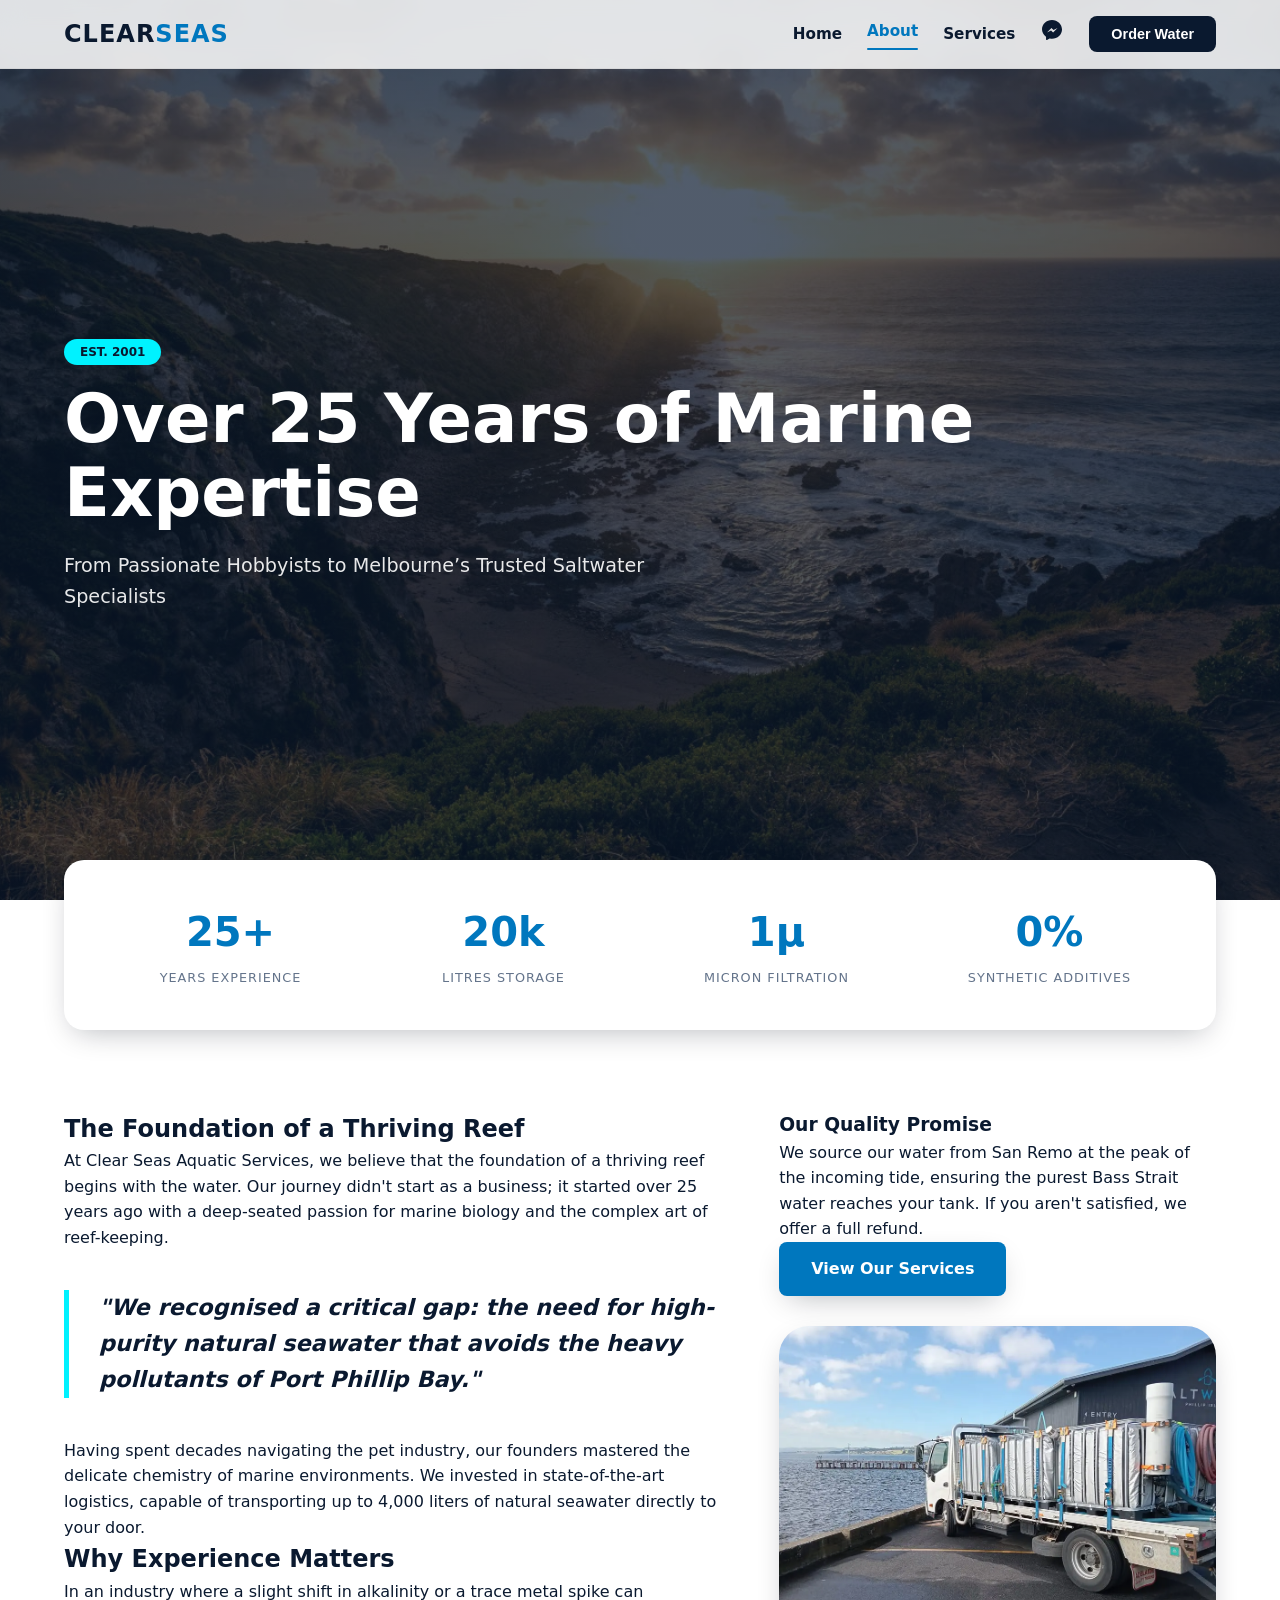
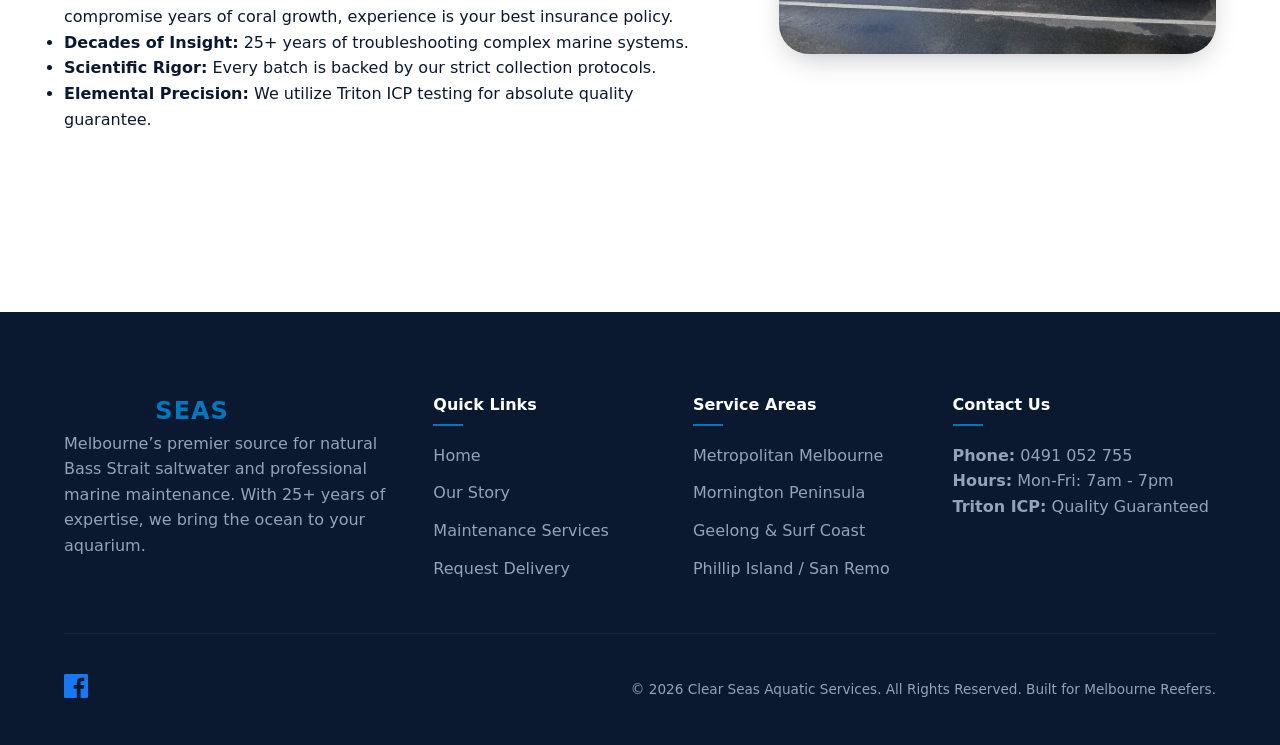
==== about.html @ 00fc3f6f "Add files via upload" ====
<!DOCTYPE html>
<html lang="en-AU">
<head>
    <meta charset="UTF-8">
    <meta name="viewport" content="width=device-width, initial-scale=1.0">
    <title>About Us | 25+ Years Marine Expertise | Clear Seas</title>

    <link rel="icon" type="image/png" sizes="16x15" href="img/ClearSeasAquaticServices-FavIcon.png">

    <script type="application/ld+json">
    {
      "@context": "https://schema.org",
      "@type": "AboutPage",
      "mainEntity": {
        "@type": "Organization",
        "name": "Clear Seas Aquatic Services",
        "description": "Marine aquarium specialists with over 25 years of experience in fish-keeping and natural seawater supply in Melbourne.",
        "foundingDate": "2001", 
        "knowsAbout": ["Marine Biology", "Aquarium Chemistry", "Reef Tank Maintenance", "Natural Seawater Filtration"]
      }
    }
    </script>

    <link rel="stylesheet" href="css/style2.css">
</head>
<body>
<header class="glass-nav">
    <nav class="container">
        <a href="index.html" class="logo">CLEAR<span>SEAS</span></a>
        
        <input type="checkbox" id="nav-toggle" class="nav-toggle">
        <label for="nav-toggle" class="nav-toggle-label">
            <span></span>
        </label>

        <ul class="nav-links">
             <li><a href="index.html">Home</a></li>
            <li><a href="about.html" class="active">About</a></li>
            <li><a href="services.html">Services</a></li>
            <li>
                <a href="https://m.me/ClearSeasAquatic" class="messenger-nav" target="_blank" aria-label="Message us on Facebook">
                    <svg xmlns="http://www.w3.org/2000/svg" width="24" height="24" viewBox="0 0 24 24" fill="currentColor">
                        <path d="M12 2C6.477 2 2 6.145 2 11.258c0 2.908 1.462 5.498 3.746 7.151.196.142.31.366.31.603l-.008 2.308a.65.65 0 0 0 .937.584l2.56-1.341a.71.71 0 0 1 .462-.063c.644.18 1.32.276 2.014.276 5.523 0 10-4.145 10-9.258S17.523 2 12 2zm1.107 12.607l-2.071-2.204-4.043 2.204 4.444-4.721 2.128 2.204 3.986-2.204-4.444 4.721z"/>
                    </svg>
                </a>
            </li>
            <li><button id="openModal" class="btn-sm">Order Water</button></li>
        </ul>
    </nav>
</header>

<main class="sub-page">
    <section class="about-hero parallax" style="background-image: linear-gradient(rgba(10, 25, 47, 0.7), rgba(10, 25, 47, 0.7)), url('img/PhillipIslandVictoria2.webp');">
        <div class="container">
            <span class="badge">Est. 2001</span>
            <h1 class="white-text">Over 25 Years of Marine Expertise</h1>
            <p class="lead white-text">From Passionate Hobbyists to Melbourne’s Trusted Saltwater Specialists</p>
        </div>
    </section>

    <section class="stats-bar container">
        <div class="stat-item">
            <span class="stat-value">25+</span>
            <span class="stat-desc">Years Experience</span>
        </div>
        <div class="stat-item">
            <span class="stat-value">20k</span>
            <span class="stat-desc">Litres Storage</span>
        </div>
        <div class="stat-item">
            <span class="stat-value">1μ</span>
            <span class="stat-desc">Micron Filtration</span>
        </div>
        <div class="stat-item">
            <span class="stat-value">0%</span>
            <span class="stat-desc">Synthetic Additives</span>
        </div>
    </section>

    <section class="container content-grid-split">
        <div class="text-block">
            <h2>The Foundation of a Thriving Reef</h2>
            <p>At Clear Seas Aquatic Services, we believe that the foundation of a thriving reef begins with the water. Our journey didn't start as a business; it started over 25 years ago with a deep-seated passion for marine biology and the complex art of reef-keeping.</p>
            
            <div class="quote-block">
                "We recognised a critical gap: the need for high-purity natural seawater that avoids the heavy pollutants of Port Phillip Bay."
            </div>

            <p>Having spent decades navigating the pet industry, our founders mastered the delicate chemistry of marine environments. We invested in state-of-the-art logistics, capable of transporting up to 4,000 liters of natural seawater directly to your door.</p>
            
            <h2>Why Experience Matters</h2>
            <p>In an industry where a slight shift in alkalinity or a trace metal spike can compromise years of coral growth, experience is your best insurance policy.</p>
            
            <ul class="feature-list">
                <li><strong>Decades of Insight:</strong> 25+ years of troubleshooting complex marine systems.</li>
                <li><strong>Scientific Rigor:</strong> Every batch is backed by our strict collection protocols.</li>
                <li><strong>Elemental Precision:</strong> We utilize Triton ICP testing for absolute quality guarantee.</li>
            </ul>
        </div>

        <aside class="side-content">
            <div class="card highlight">
                <h3>Our Quality Promise</h3>
                <p>We source our water from San Remo at the peak of the incoming tide, ensuring the purest Bass Strait water reaches your tank. If you aren't satisfied, we offer a full refund.</p>
                <a href="services.html" class="btn-primary">View Our Services</a>
            </div>
            <img src="img/san-remo-collection.webp" alt="San Remo Collection Point" class="side-img-rounded">
        </aside>
    </section>
</main>

<div id="modal" class="modal">
    <div class="modal-content">
        <span class="close-btn">&times;</span>
        <h2>Aquatic Service Request</h2>
        <p>Melbourne Metro & Regional Victoria</p>
        
        <form action="https://formspree.io/f/xeepblbe" method="POST" id="orderForm">
            
            <input type="text" name="_gotcha" style="display:none">

            <div class="form-group">
                <input type="text" name="name" placeholder="Your Name" required>
            </div>
            <div class="form-group">
                <input type="tel" name="phone" placeholder="Phone Number" required>
            </div>
            <div class="form-group">
                <input type="email" name="email" placeholder="Email Address" required>
            </div>
            <div class="form-group">
                <select name="service" required>
                    <option value="" disabled selected>Select Service</option>
                    <option value="Natural Saltwater">Natural Saltwater Delivery</option>
                    <option value="RODI Water">RODI Purified Water</option>
                    <option value="Maintenance">Professional Tank Maintenance</option>
                    <option value="Troubleshooting">System Troubleshooting</option>
                </select>
            </div>
            <div class="form-group">
                <input type="text" name="suburb" placeholder="Delivery Suburb" required>
            </div>
            <div class="form-group">
                <textarea name="message" placeholder="Additional Details (Tank size, specific needs...)" rows="3" style="width:100%; padding:12px; border-radius:8px; border:1px solid #e2e8f0; font-family:inherit;"></textarea>
            </div>
            
            <button type="submit" class="btn-primary full-width">Send Request</button>
        </form>
    </div>
</div>

        <footer class="main-footer">
    <div class="container footer-grid">
        <div class="footer-brand">
            <div class="logo">CLEAR<span>SEAS</span></div>
            <p>Melbourne’s premier source for natural Bass Strait saltwater and professional marine maintenance. With 25+ years of expertise, we bring the ocean to your aquarium.</p>
            
        </div>

        <div class="footer-links">
            <h4>Quick Links</h4>
            <ul>
                <li><a href="index.html">Home</a></li>
                <li><a href="about.html">Our Story</a></li>
                <li><a href="services.html">Maintenance Services</a></li>
                <li><a href="#openModal" id="footerCTA">Request Delivery</a></li>
            </ul>
        </div>

        <div class="footer-services">
            <h4>Service Areas</h4>
            <ul>
                <li>Metropolitan Melbourne</li>
                <li>Mornington Peninsula</li>
                <li>Geelong & Surf Coast</li>
                <li>Phillip Island / San Remo</li>
            </ul>
        </div>

        <div class="footer-contact">
            <h4>Contact Us</h4>
            <p><strong>Phone:</strong> <a href="tel:0491052755">0491 052 755</a></p>
            <p><strong>Hours:</strong> Mon-Fri: 7am - 7pm</p>
            <p><strong>Triton ICP:</strong> Quality Guaranteed</p>
        </div>
    </div>

    <div class="footer-bottom container">
        <a href="https://www.facebook.com/ClearSeasAquatic/" class="facebook-link" target="_blank">
    <svg xmlns="http://www.w3.org/2000/svg" width="24" height="24" viewBox="0 0 24 24" fill="#1877F2">
        <path d="M22.675 0h-21.35c-.732 0-1.325.593-1.325 1.325v21.351c0 .731.593 1.324 1.325 1.324h11.495v-9.294h-3.128v-3.622h3.128v-2.671c0-3.1 1.893-4.788 4.659-4.788 1.325 0 2.463.099 2.795.143v3.24l-1.918.001c-1.504 0-1.795.715-1.795 1.763v2.313h3.587l-.467 3.622h-3.12v9.293h6.116c.73 0 1.323-.593 1.323-1.324v-21.35c0-.732-.593-1.325-1.325-1.325z"/>
    </svg>
</a>
        <p>&copy; 2026 Clear Seas Aquatic Services. All Rights Reserved. Built for Melbourne Reefers.</p>
    </div>
</footer>

    <script src="js/main.js"></script>
</body>
</html>
---- css/style2.css ----
/* 1. VARIABLES & CORE */
:root {
    --ocean-blue: #0077be;
    --deep-navy: #0a192f;
    --accent: #00f2ff;
    --white: #ffffff;
    --glass: rgba(255, 255, 255, 0.85);
    --transition: all 0.3s cubic-bezier(0.4, 0, 0.2, 1);
    --shadow: 0 10px 30px -10px rgba(2, 12, 27, 0.3);
}

* { margin: 0; padding: 0; box-sizing: border-box; }

html { scroll-behavior: smooth; }

body {
    font-family: 'Inter', system-ui, -apple-system, sans-serif;
    line-height: 1.6;
    color: var(--deep-navy);
    overflow-x: hidden;
    background-color: var(--white);
}

.container { width: 90%; max-width: 1200px; margin: 0 auto; }

/* 2. NAVIGATION & HAMBURGER */
.glass-nav {
    position: fixed;
    top: 0; width: 100%;
    background: var(--glass);
    backdrop-filter: blur(12px);
    -webkit-backdrop-filter: blur(12px);
    z-index: 1000;
    padding: 15px 0;
    border-bottom: 1px solid rgba(0,0,0,0.05);
    transition: var(--transition);
}

.glass-nav nav { display: flex; justify-content: space-between; align-items: center; }

.logo { 
    font-weight: 800; 
    font-size: 1.5rem; 
    letter-spacing: 1px; 
    text-decoration: none; 
    color: var(--deep-navy);
}
.logo span { color: var(--ocean-blue); }

.nav-links { display: flex; list-style: none; align-items: center; gap: 25px; }
.nav-links a { 
    text-decoration: none; 
    color: var(--deep-navy); 
    font-weight: 600; 
    font-size: 0.95rem;
    transition: var(--transition);
}
.nav-links a:hover, .active { color: var(--ocean-blue); }

/* Navigation Active and Hover States */
.nav-links a:hover,
.nav-links a.active {
    color: var(--ocean-blue) !important;
    font-weight: 600; /* Subtle weight increase for active links */
}

/* Optional: Add a small underline indicator for the active link */
.nav-links a.active::after {
    content: '';
    display: block;
    width: 100%;
    height: 2px;
    background: var(--ocean-blue);
    margin-top: 4px;
    border-radius: 2px;
}

/* Navigation Logic */
.nav-toggle { display: none; } 

.nav-toggle-label {
    display: none; 
    cursor: pointer;
    padding: 10px;
}

.nav-toggle-label span,
.nav-toggle-label span::before,
.nav-toggle-label span::after {
    display: block;
    background: var(--deep-navy);
    height: 3px;
    width: 25px;
    border-radius: 2px;
    position: relative;
    transition: var(--transition);
}

.nav-toggle-label span::before,
.nav-toggle-label span::after { content: ''; position: absolute; }
.nav-toggle-label span::before { bottom: 8px; }
.nav-toggle-label span::after { top: 8px; }

/* Mobile Menu Logic (768px) */
@media (max-width: 768px) {
    .nav-toggle-label { display: block; } 

    .nav-links {
        position: absolute;
        top: 100%;
        left: 0;
        width: 100%;
        background: var(--white);
        flex-direction: column;
        gap: 0;
        text-align: center;
        max-height: 0; /* Hidden state */
        overflow: hidden;
        transition: max-height 0.4s ease-out;
        box-shadow: 0 10px 15px rgba(0,0,0,0.1);
    }

    .nav-links li { width: 100%; border-bottom: 1px solid #f1f5f9; }

    .nav-links li a {
        display: block;
        padding: 20px;
        width: 100%;
    }

    .nav-links li .btn-sm {
        margin: 20px auto;
        width: 80%;
        display: block;
    }

    /* THE FIX: Reveal menu on check */
    .nav-toggle:checked ~ .nav-links {
        max-height: 500px; 
    }

    /* Animate Hamburger to 'X' */
    .nav-toggle:checked ~ .nav-toggle-label span { background: transparent; }
    .nav-toggle:checked ~ .nav-toggle-label span::before { transform: rotate(45deg); bottom: 0; }
    .nav-toggle:checked ~ .nav-toggle-label span::after { transform: rotate(-45deg); top: 0; }
}

/* 3. HERO SECTION (Parallax) */
.hero {
    position: relative;
    height: 100vh;
    display: flex;
    align-items: center;
    color: var(--white);
    padding-top: 80px;
    background-attachment: fixed;
    background-position: center;
    background-repeat: no-repeat;
    background-size: cover;
}

.hero-content { position: relative; z-index: 2; max-width: 750px; margin-left: 5%; }
.hero h1 { font-size: clamp(2.2rem, 6vw, 4.2rem); line-height: 1.1; margin: 20px 0; font-weight: 800; }
.hero p { font-size: 1.2rem; margin-bottom: 30px; opacity: 0.9; max-width: 600px; }

.badge { 
    background: var(--accent); 
    color: var(--deep-navy); 
    padding: 6px 16px; 
    border-radius: 50px; 
    font-weight: 800; 
    font-size: 0.75rem; 
    text-transform: uppercase;
}

/* 4. BUTTONS & TRUST BAR */
.btn-primary, .btn-secondary, .btn-sm {
    padding: 14px 32px; border-radius: 8px; border: none; cursor: pointer; 
    font-weight: 700; transition: var(--transition); text-decoration: none; 
    display: inline-block; text-align: center;
}
.btn-primary { background: var(--ocean-blue); color: white; box-shadow: var(--shadow); }
.btn-primary:hover { background: #005fa3; transform: translateY(-2px); }

.btn-secondary { background: transparent; border: 2px solid white; color: white; margin-left: 15px; }
.btn-secondary:hover { background: white; color: var(--deep-navy); }

.btn-sm { background: var(--deep-navy); color: white; padding: 10px 22px; font-size: 0.9rem; }

.trust-bar { background: #f8fafc; padding: 50px 0; text-align: center; border-bottom: 1px solid #eee; }
.logo-track { display: flex; justify-content: center; align-items: center; flex-wrap: wrap; gap: 50px; margin-top: 30px; filter: grayscale(1); opacity: 0.5; }
.logo-track img { height: 40px; }

/* 5. MODAL SYSTEM */
.modal { display: none; position: fixed; z-index: 2000; left: 0; top: 0; width: 100%; height: 100%; background: rgba(2, 12, 27, 0.85); backdrop-filter: blur(4px); }
.modal-content { 
    background: white; margin: 5% auto; padding: 40px; width: 90%; 
    max-width: 500px; border-radius: 24px; position: relative; 
}
.close-btn { position: absolute; right: 25px; top: 20px; font-size: 32px; cursor: pointer; color: #94a3b8; }

.form-group { margin-bottom: 20px; }
.form-group input, .form-group select { width: 100%; padding: 14px; border: 2px solid #e2e8f0; border-radius: 10px; }
.full-width { width: 100%; }

/* 6. FOOTER */
.main-footer { background: var(--deep-navy); color: #94a3b8; padding: 80px 0 40px; margin-top: 100px; }
.footer-grid { display: grid; grid-template-columns: 1.5fr 1fr 1fr 1.2fr; gap: 40px; }
.main-footer h4 { color: white; margin-bottom: 25px; position: relative; }
.main-footer h4::after { content: ''; position: absolute; left: 0; bottom: -8px; width: 30px; height: 2px; background: var(--ocean-blue); }
.main-footer ul { list-style: none; }
.main-footer li { margin-bottom: 12px; }
.main-footer a { color: #94a3b8; text-decoration: none; }

.footer-bottom { display: flex; justify-content: space-between; align-items: center; padding-top: 40px; font-size: 0.85rem; border-top: 1px solid rgba(255,255,255,0.05); margin-top: 40px; }

/* 7. FINAL RESPONSIVE OVERRIDES */
@media (max-width: 1024px) {
    .hero { background-attachment: scroll; }
    .footer-grid { grid-template-columns: 1fr 1fr; }
}

@media (max-width: 768px) {
    /* REMOVED: .nav-links { display: none; } - This was causing your bug */
    .hero-content { text-align: center; margin-left: 0; width: 100%; padding: 0 20px; }
    .btn-secondary { margin-left: 0; margin-top: 15px; width: 80%; }
    .btn-primary { width: 80%; }
    .hero h1 { font-size: 2.5rem; }
}

@media (max-width: 576px) {
    .footer-grid { grid-template-columns: 1fr; text-align: center; }
    .main-footer h4::after { left: 50%; transform: translateX(-50%); }
    .footer-bottom { flex-direction: column; gap: 20px; text-align: center; }
}

/* Deep Dive Section */
.deep-dive {
    padding: 100px 0;
    background: #ffffff;
}

.grid-2 {
    display: grid;
    grid-template-columns: 1.2fr 0.8fr;
    gap: 80px;
    align-items: center;
}

.deep-dive h1 {
    font-size: clamp(2rem, 4vw, 3rem);
    margin-bottom: 25px;
    color: var(--deep-navy);
}

.deep-dive p {
    margin-bottom: 20px;
    font-size: 1.1rem;
    color: #475569;
    line-height: 1.8;
}

.feature-pills {
    display: flex;
    flex-wrap: wrap;
    gap: 10px;
    margin-bottom: 30px;
}

.feature-pills span {
    background: #f0f7ff;
    color: var(--ocean-blue);
    padding: 6px 16px;
    border-radius: 50px;
    font-size: 0.85rem;
    font-weight: 700;
    border: 1px solid rgba(0, 119, 190, 0.1);
}

.guarantee {
    padding: 20px;
    background: #f8fafc;
    border-left: 4px solid var(--accent);
    font-style: italic;
}

/* Side Image Styling */
.image-block {
    position: relative;
}

.side-img {
    width: 100%;
    border-radius: 24px;
    box-shadow: var(--shadow);
}

.stat-card {
    position: absolute;
    bottom: -25px;
    left: -40px;
    background: var(--deep-navy);
    color: white;
    padding: 25px;
    border-radius: 15px;
    text-align: center;
    box-shadow: var(--shadow);
}

.stat-number {
    display: block;
    font-size: 2rem;
    font-weight: 800;
    color: var(--accent);
}

.stat-label {
    font-size: 0.75rem;
    text-transform: uppercase;
    letter-spacing: 1px;
}

/* Responsive Tweak */
@media (max-width: 992px) {
    .grid-2 {
        grid-template-columns: 1fr;
        gap: 50px;
    }
    .image-block {
        order: -1; /* Image moves to top on mobile */
    }
    .stat-card {
        bottom: -40px;
        left: 15px;
    }
}
/* About Page Specifics */
.about-hero {
    position: relative;
    height: 100vh;
    display: flex;
    align-items: center;
    color: var(--white);
    padding-top: 80px;
    background-attachment: fixed;
    background-position: center;
    background-repeat: no-repeat;
    background-size: cover;
}
.about-hero h1 { font-size: clamp(2.2rem, 6vw, 4.2rem); line-height: 1.1; margin: 20px 0; font-weight: 800; }
.about-hero p { font-size: 1.2rem; margin-bottom: 30px; opacity: 0.9; max-width: 600px; }

.stats-bar {
    display: grid;
    grid-template-columns: repeat(4, 1fr);
    gap: 20px;
    padding: 40px;
    background: var(--white);
    box-shadow: var(--shadow);
    border-radius: 20px;
    margin-top: -40px;
    position: relative;
    z-index: 5;
    text-align: center;
}
.stat-value {
    display: block;
    font-size: 2.5rem;
    font-weight: 800;
    color: var(--ocean-blue);
}
.stat-desc {
    font-size: 0.8rem;
    text-transform: uppercase;
    letter-spacing: 1px;
    color: #64748b;
}
.content-grid-split {
    display: grid;
    grid-template-columns: 1.2fr 0.8fr;
    gap: 60px;
    padding: 80px 0;
}
 .quote-block {
    font-size: 1.4rem;
    font-style: italic;
    color: var(--deep-navy);
    border-left: 5px solid var(--accent);
    padding-left: 30px;
    margin: 40px 0;
    font-weight: 600;
}
.side-img-rounded {
    width: 100%;
    border-radius: 30px;
    margin-top: 30px;
    box-shadow: var(--shadow);
}
@media (max-width: 768px) {
    .stats-bar { grid-template-columns: 1fr 1fr; margin-top: 20px; }
    .content-grid-split { grid-template-columns: 1fr; }
}

/* About Hero Parallax */
.about-hero-parallax {
    position: relative;
    height: 100vh;
    display: flex;
    alight-items: center;
    color: var(--white);
    padding-top: 80px;
    background-attachment: fixed;
    background-position: center;
    background-repeat: no-repeat;
    background-size: cover;

}
.about-hero-parallax h1 { font-size: clamp(2.2rem, 6vw, 4.2rem); line-height: 1.1; margin: 20px 0; font-weight: 800; }
.about-hero-parallax p { font-size: 1.2rem; margin-bottom: 30px; opacity: 0.9; max-width: 600px; }
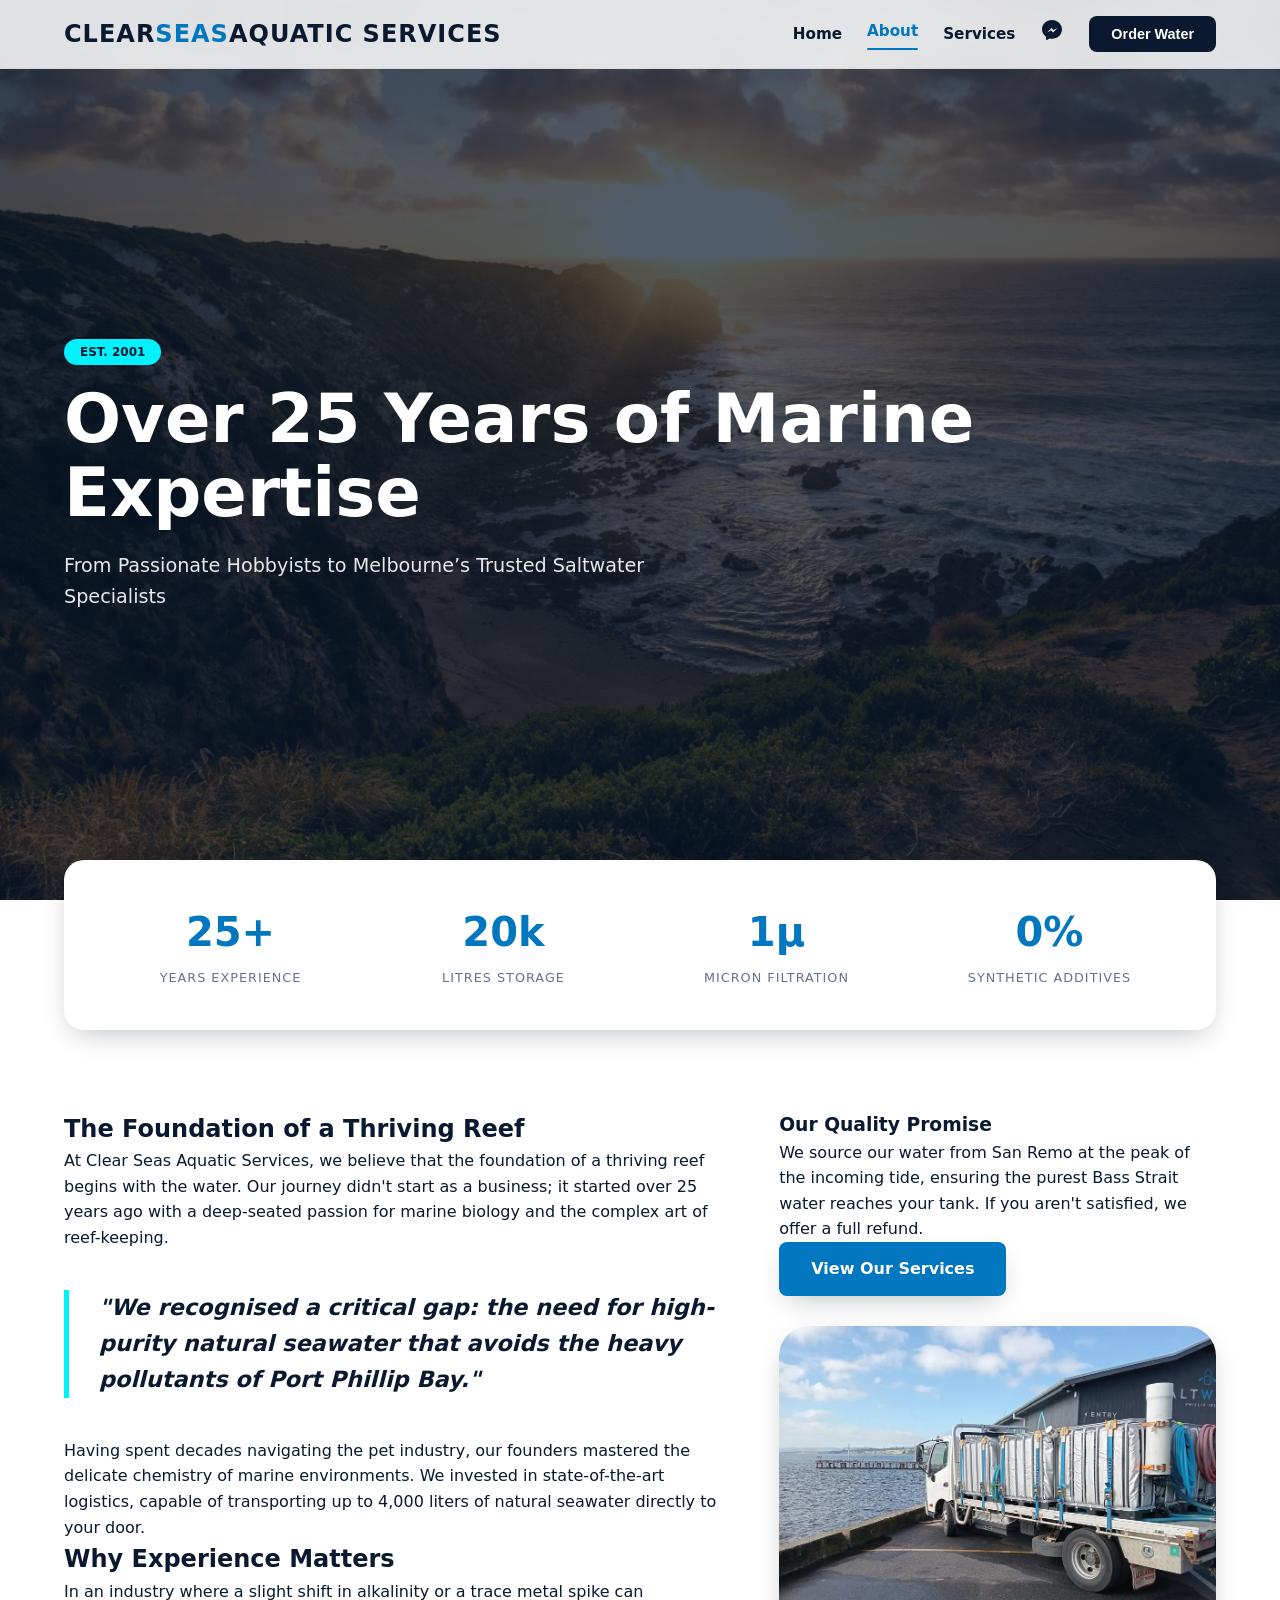
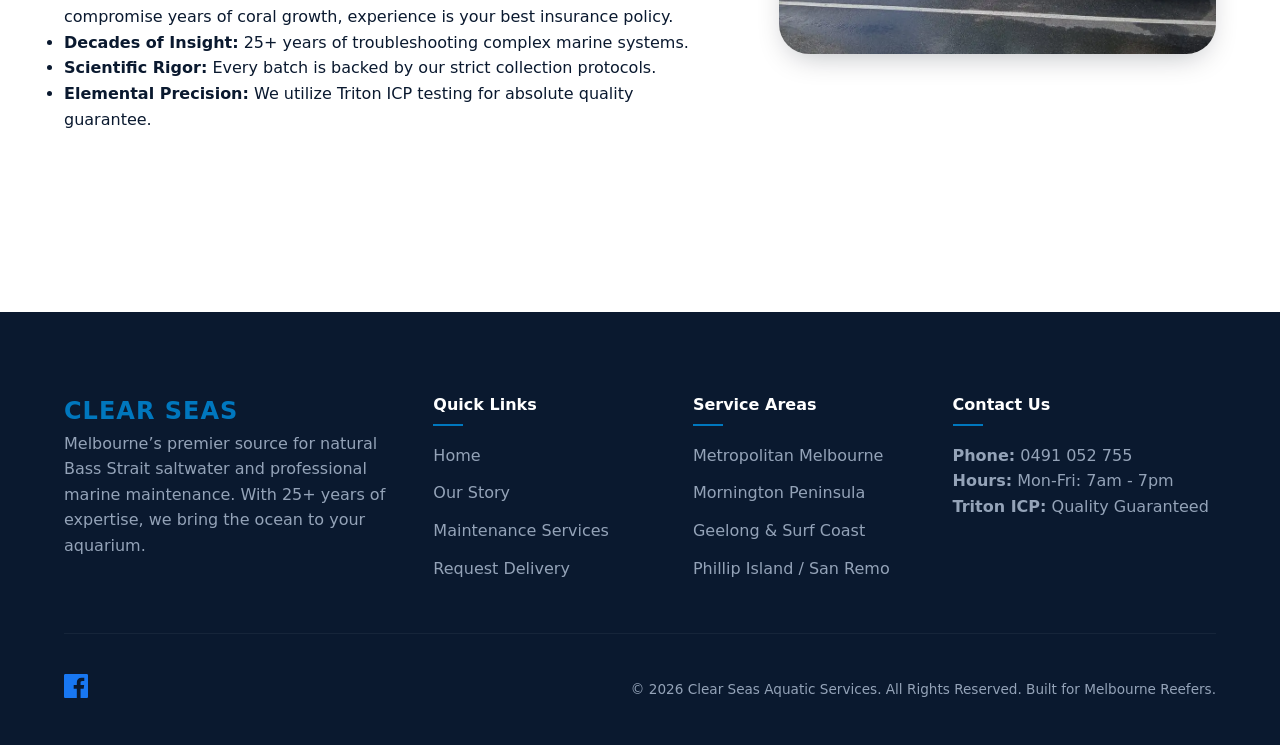
==== commit 45a9b61d: "Update about.html added AQUATIC SERVICES to Header span added CLEAR SEAS into Footer span" ====
--- a/about.html
+++ b/about.html
@@ -6,6 +6,13 @@
     <title>About Us | 25+ Years Marine Expertise | Clear Seas</title>
 
     <link rel="icon" type="image/png" sizes="16x15" href="img/ClearSeasAquaticServices-FavIcon.png">
+
+       <!-- Social Media Meta Tags (Open Graph) -->
+    <meta property="og:title" content="Clear Seas Aquatic Services | Melbourne Aquarium Maintenance">
+    <meta property="og:description" content="Professional natural saltwater delivery and marine tank maintenance across Melbourne.">
+    <meta property="og:image" content="https://www.clearseasaquatic.com.au/img/ClearSeas-Front-business-card.webp">
+    <meta property="og:url" content="https://www.clearseasaquatic.com.au/index.html">
+    <meta property="og:type" content="website">
 
     <script type="application/ld+json">
     {
@@ -26,7 +33,7 @@
 <body>
 <header class="glass-nav">
     <nav class="container">
-        <a href="index.html" class="logo">CLEAR<span>SEAS</span></a>
+        <a href="index.html" class="logo">CLEAR<span>SEAS</span>AQUATIC SERVICES</a>
         
         <input type="checkbox" id="nav-toggle" class="nav-toggle">
         <label for="nav-toggle" class="nav-toggle-label">
@@ -152,7 +159,7 @@
         <footer class="main-footer">
     <div class="container footer-grid">
         <div class="footer-brand">
-            <div class="logo">CLEAR<span>SEAS</span></div>
+            <div class="logo"><span>CLEAR SEAS</span></div>
             <p>Melbourne’s premier source for natural Bass Strait saltwater and professional marine maintenance. With 25+ years of expertise, we bring the ocean to your aquarium.</p>
             
         </div>
@@ -197,4 +204,4 @@
 
     <script src="js/main.js"></script>
 </body>
-</html>+</html>
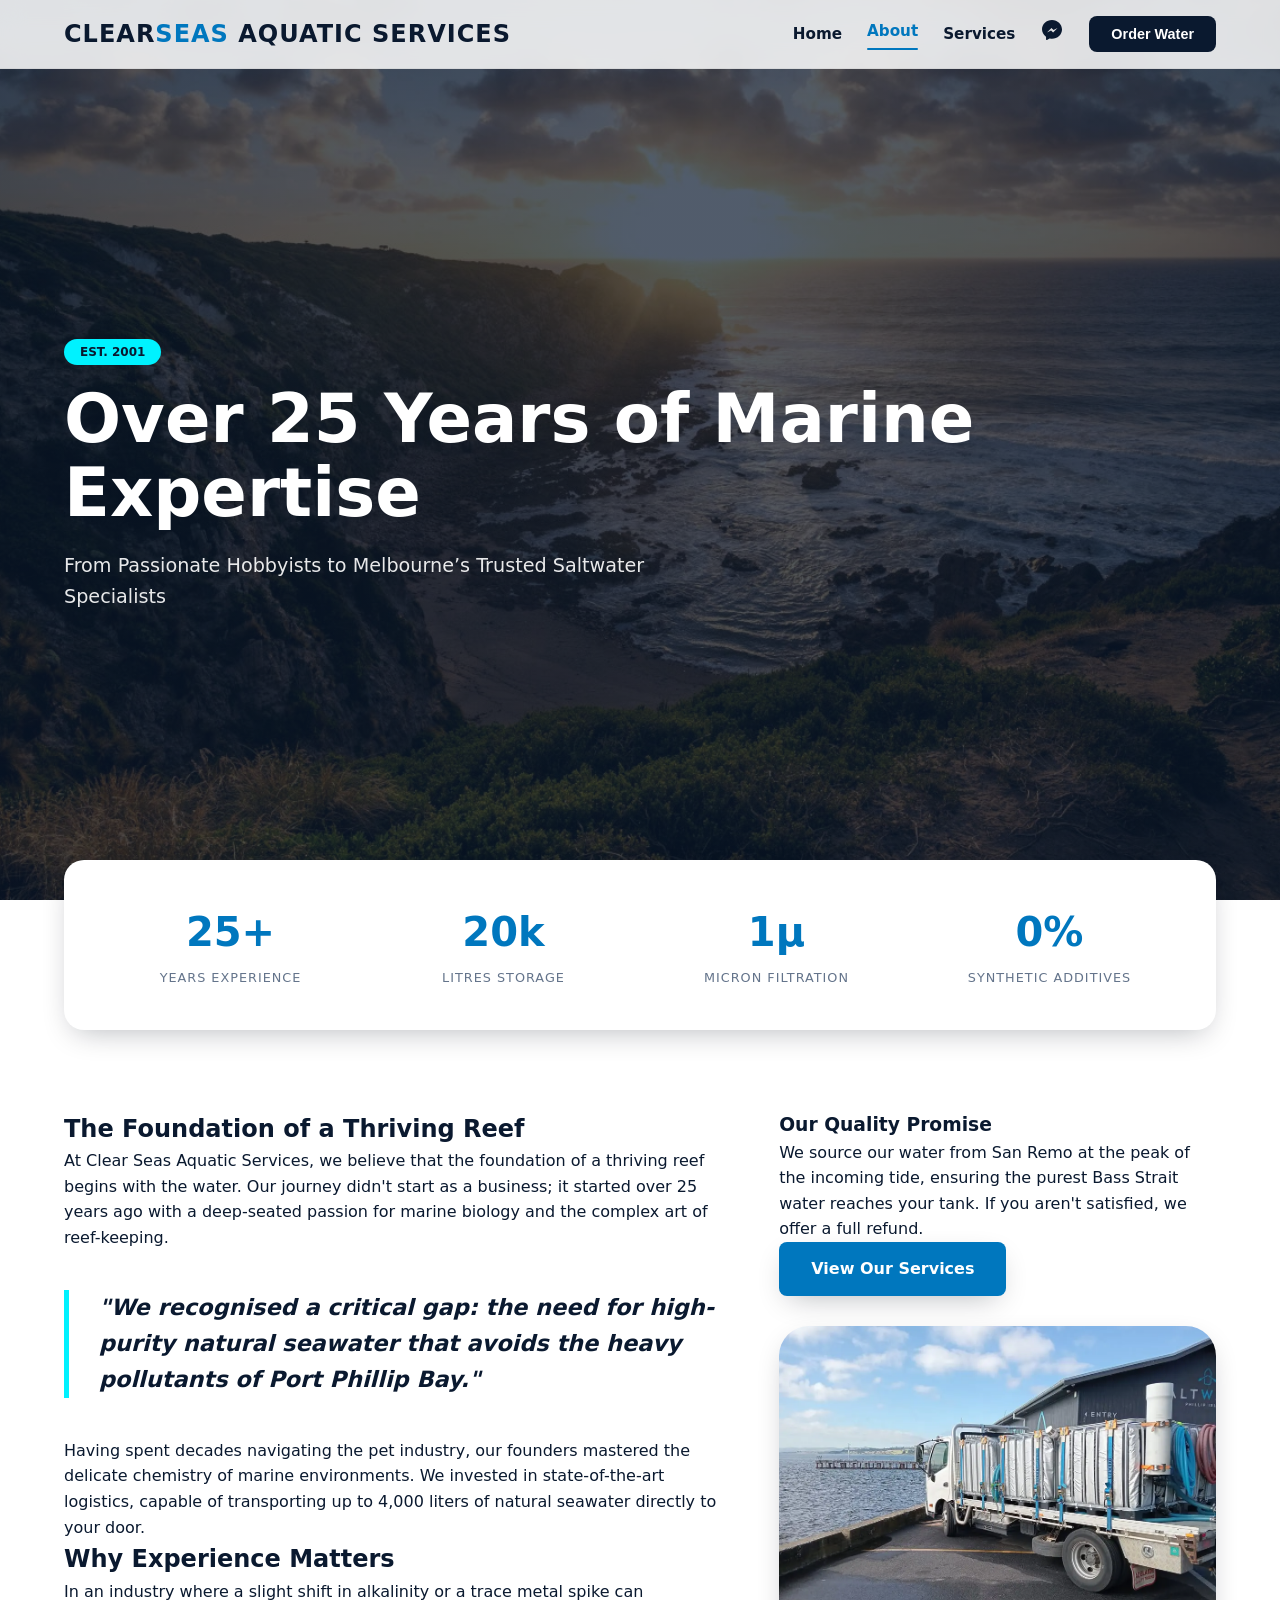
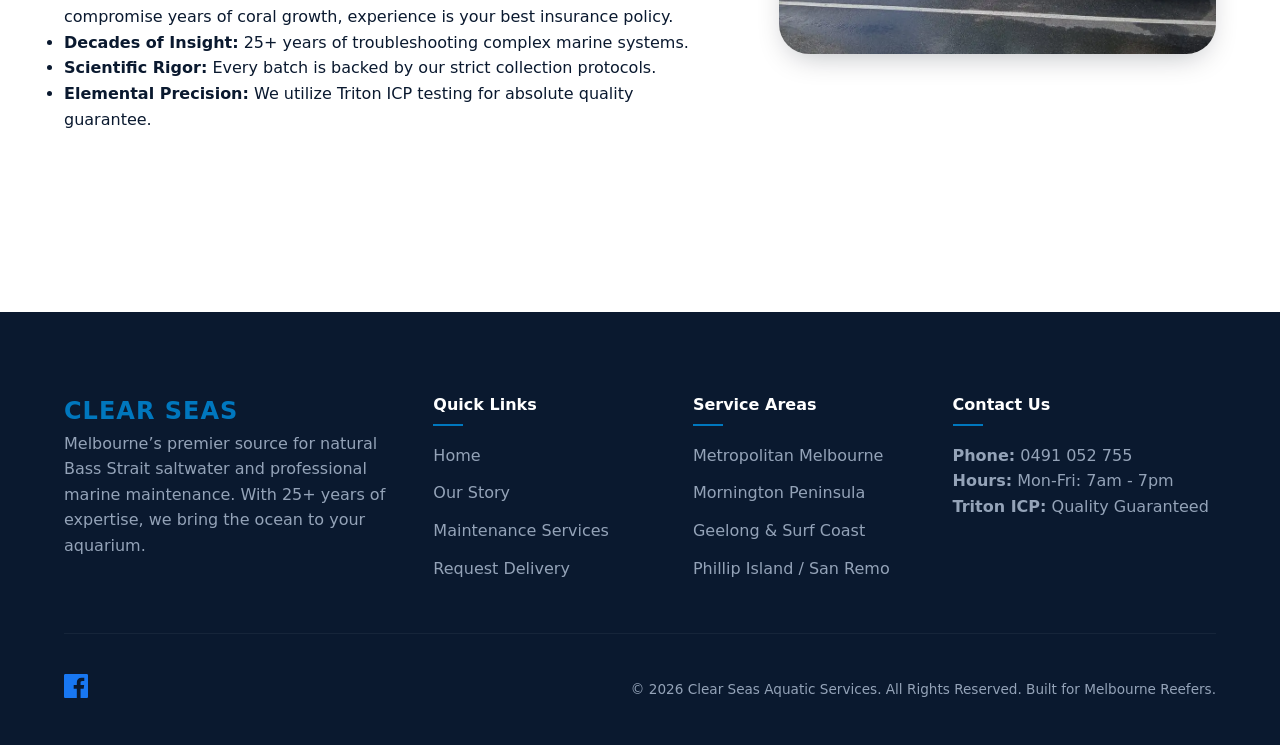
==== commit fffe4c5e: "Update about.html Spacing is the key for the class "logo"" ====
--- a/about.html
+++ b/about.html
@@ -33,7 +33,7 @@
 <body>
 <header class="glass-nav">
     <nav class="container">
-        <a href="index.html" class="logo">CLEAR<span>SEAS</span>AQUATIC SERVICES</a>
+        <a href="index.html" class="logo">CLEAR<span>SEAS</span> AQUATIC SERVICES</a>
         
         <input type="checkbox" id="nav-toggle" class="nav-toggle">
         <label for="nav-toggle" class="nav-toggle-label">
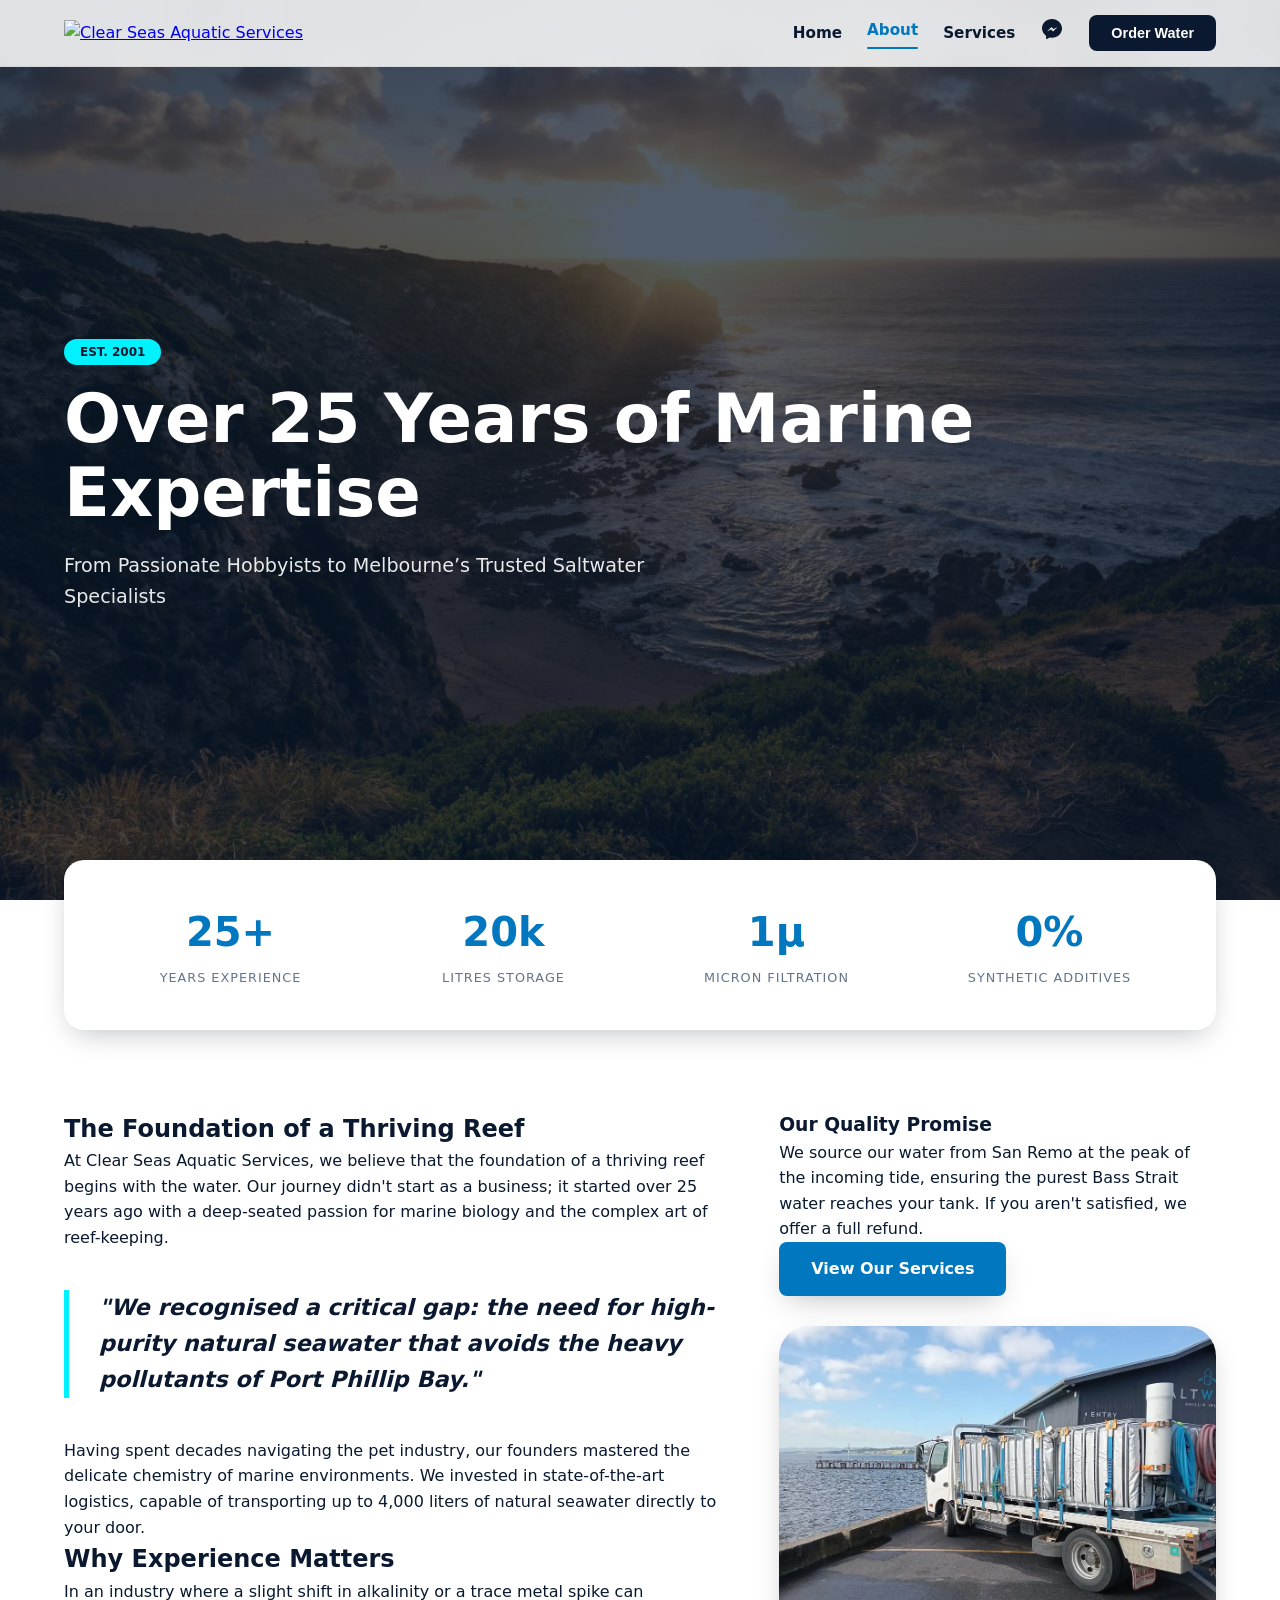
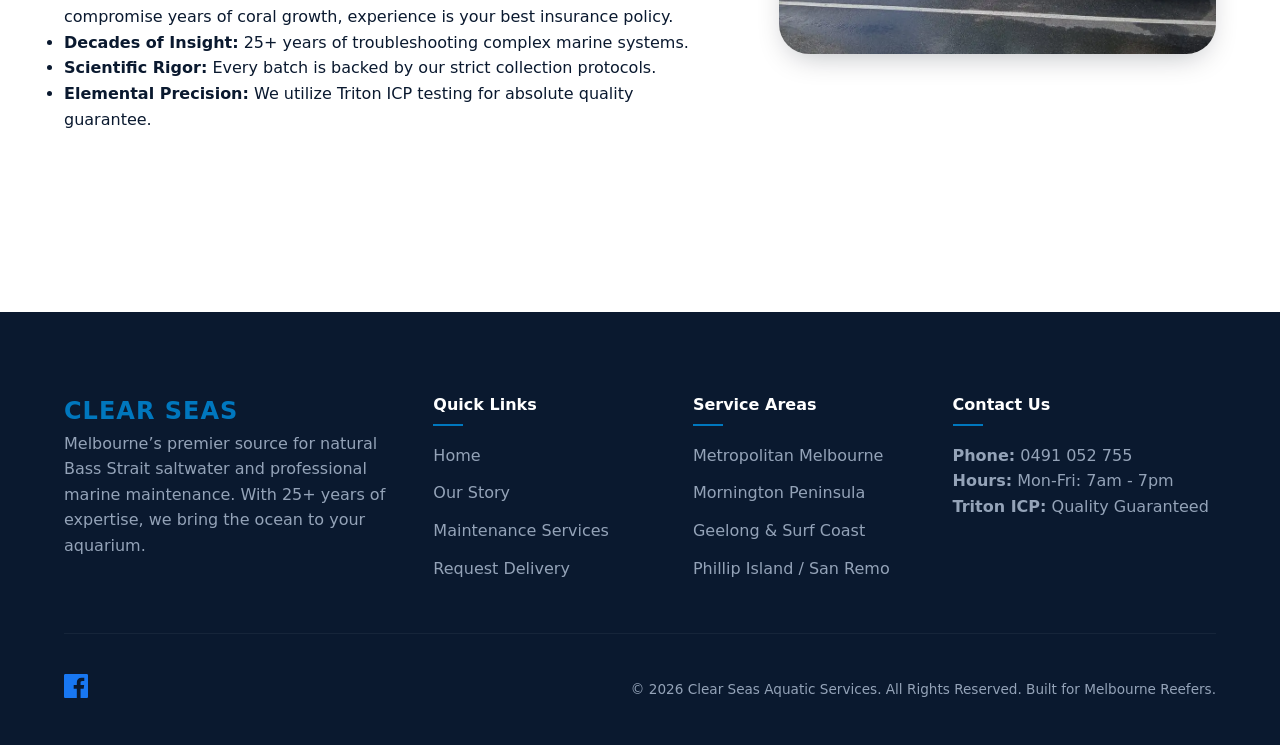
==== commit bf6d112b: "Update about.html ClearSeas original logo added to header" ====
--- a/about.html
+++ b/about.html
@@ -33,7 +33,9 @@
 <body>
 <header class="glass-nav">
     <nav class="container">
-        <a href="index.html" class="logo">CLEAR<span>SEAS</span> AQUATIC SERVICES</a>
+        <a href="index.html" class="logo-container">
+            <img src="img/ClearSeas-Original-Logo2.webp" alt="Clear Seas Aquatic Services" class="nav-logo-img">
+        </a>
         
         <input type="checkbox" id="nav-toggle" class="nav-toggle">
         <label for="nav-toggle" class="nav-toggle-label">
